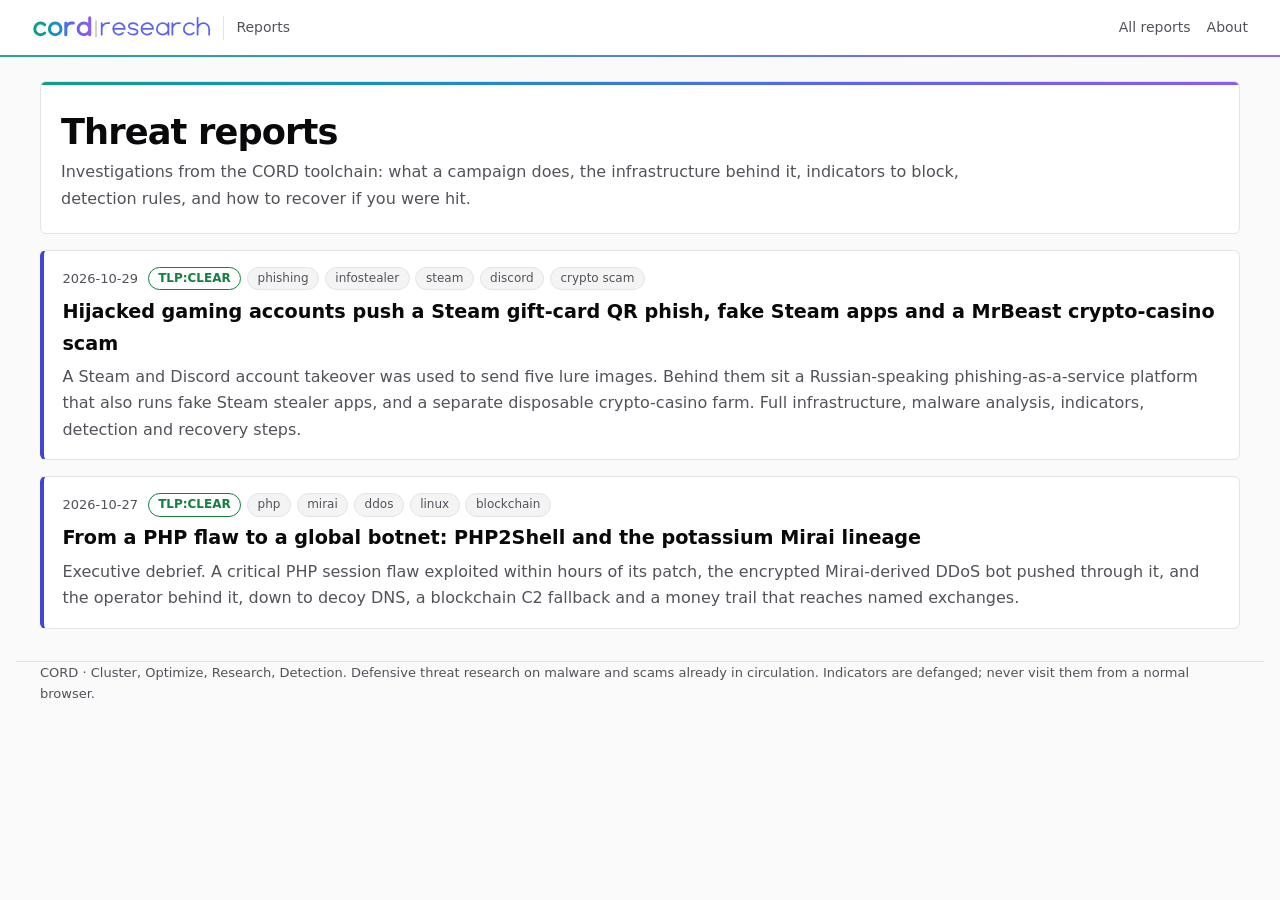
==== index.html @ 15f40525 "CORD Reports: site, Steam-lure report and potassium executive debrief Static GitHub Pages site built" ====
<!doctype html>
<html lang="en">
<head>
<meta charset="utf-8">
<meta name="viewport" content="width=device-width,initial-scale=1">
<title>CORD Reports</title>
<meta name="description" content="CORD threat reports">
<link rel="icon" href="assets/mark.svg" type="image/svg+xml">
<link rel="stylesheet" href="assets/tokens.css">
<link rel="stylesheet" href="assets/site.css">
</head>
<body>
<header class="top"><div class="in">
<a class="brand" href="index.html" aria-label="CORD Reports home"><svg xmlns="http://www.w3.org/2000/svg" viewBox="0 -1 199.4 27" width="299" height="40" role="img" aria-label="CORD Research"><title>CORD Research</title><defs><linearGradient id="cord-sweep-research" gradientUnits="userSpaceOnUse" x1="6.9" y1="0" x2="63.7" y2="0"><stop offset="0.000" style="stop-color:var(--part-cluster-mark,#0f9d8a)"/><stop offset="0.333" style="stop-color:var(--part-optimize-mark,#1a8fc4)"/><stop offset="0.667" style="stop-color:var(--part-research-mark,#5b63f5)"/><stop offset="1.000" style="stop-color:var(--part-detection-mark,#8b5cf6)"/></linearGradient></defs><path d="M13,8.9 A6.5,6.5 0 1 0 13,18.1 M18.4,13.5 A6.5,6.5 0 1 1 31.4,13.5 A6.5,6.5 0 1 1 18.4,13.5 M36.8,20 V7 M36.8,13.5 A6.5,6.5 0 0 1 43.3,7 H45.3 M63.7,1 V20 M50.7,13.5 A6.5,6.5 0 1 1 63.7,13.5 A6.5,6.5 0 1 1 50.7,13.5" stroke="url(#cord-sweep-research)" fill="none" stroke-width="3.4" stroke-linecap="round" stroke-linejoin="round"/><path d="M70.8,4 V23" stroke="currentColor" stroke-width="1.2" opacity=".35"/><path d="M77.2,20 V7 M77.2,13.5 A6.5,6.5 0 0 1 83.7,7 H85.7 M90.1,13.5 H103.1 A6.5,6.5 0 1 0 101.2,18.1 M117.5,9.3 C116.5,7.7 114.8,7 112.5,7 C109.8,7 107.8,8.4 107.8,10.4 C107.8,12.6 109.9,13.1 112.5,13.6 C115.2,14.1 117.5,14.6 117.5,16.8 C117.5,18.9 115.3,20 112.5,20 C110.2,20 108.3,19.3 107.3,17.7 M121.9,13.5 H134.9 A6.5,6.5 0 1 0 133,18.1 M152.3,7 V20 M139.3,13.5 A6.5,6.5 0 1 1 152.3,13.5 A6.5,6.5 0 1 1 139.3,13.5 M156.7,20 V7 M156.7,13.5 A6.5,6.5 0 0 1 163.2,7 H165.2 M180.7,8.9 A6.5,6.5 0 1 0 180.7,18.1 M185.1,1 V20 M185.1,13.5 A6.5,6.5 0 0 1 198.1,13.5 V20" fill="none" stroke-width="2" stroke-linecap="round" stroke-linejoin="round" style="stroke:var(--logo-accent,#5b63f5)"/></svg></a>
<span class="site">Reports</span>
<nav><a href="index.html">All reports</a><a href="about.html">About</a></nav>
</div></header>
<main class="wrap">
<section class="hero">
<h1>Threat reports</h1>
<p class="sub">Investigations from the CORD toolchain: what a campaign does, the infrastructure behind it,
indicators to block, detection rules, and how to recover if you were hit.</p>
</section>
<div class="rlist"><a class="rcard" href="reports/2026-10-steam-lure/index.html">
<div class="meta"><span class="date">2026-10-29</span><span class="pill tlp">TLP:CLEAR</span><span class="pill">phishing</span><span class="pill">infostealer</span><span class="pill">steam</span><span class="pill">discord</span><span class="pill">crypto scam</span></div>
<h2>Hijacked gaming accounts push a Steam gift-card QR phish, fake Steam apps and a MrBeast crypto-casino scam</h2>
<p>A Steam and Discord account takeover was used to send five lure images. Behind them sit a Russian-speaking phishing-as-a-service platform that also runs fake Steam stealer apps, and a separate disposable crypto-casino farm. Full infrastructure, malware analysis, indicators, detection and recovery steps.</p>
</a><a class="rcard" href="reports/2026-10-php2shell-potassium/index.html">
<div class="meta"><span class="date">2026-10-27</span><span class="pill tlp">TLP:CLEAR</span><span class="pill">php</span><span class="pill">mirai</span><span class="pill">ddos</span><span class="pill">linux</span><span class="pill">blockchain</span></div>
<h2>From a PHP flaw to a global botnet: PHP2Shell and the potassium Mirai lineage</h2>
<p>Executive debrief. A critical PHP session flaw exploited within hours of its patch, the encrypted Mirai-derived DDoS bot pushed through it, and the operator behind it, down to decoy DNS, a blockchain C2 fallback and a money trail that reaches named exchanges.</p>
</a></div>
</main>
<footer class="wrap">CORD &middot; Cluster, Optimize, Research, Detection. Defensive threat research on
malware and scams already in circulation. Indicators are defanged; never visit them from a
normal browser.</footer>
</body>
</html>
---- assets/tokens.css ----
/* CORD brand. Zinc neutrals and the cool sweep: the four parts, in CORD order, are neighbouring hues on one
   teal → violet gradient (cluster teal, optimize blue, research indigo, detection violet). Research (this repo's
   reports) drives --accent.
   Token contract (every brand defines the same names): see render/brand/README.md.
   --part-*: each CORD part's accent, text-safe on --surface in the current theme (4.5:1 or more).
   --part-*-mark: the mid-tone used in logos, 3:1 or more on both white and near-black, so one SVG works on both.
   --brand-rule: the sweep itself, for the report's hero rule and header line (cord only; other brands omit it). */
:root{
  --part-cluster:#0b7a6c;  --part-optimize:#136d99;  --part-research:#3f46d6;  --part-detection:#6f3fe0;
  --part-cluster-mark:#0f9d8a; --part-optimize-mark:#1a8fc4; --part-research-mark:#5b63f5; --part-detection-mark:#8b5cf6;
  --brand-rule:linear-gradient(90deg,var(--part-cluster-mark),var(--part-optimize-mark),var(--part-research-mark),var(--part-detection-mark));

  --brand-1:#5b63f5;   /* research indigo */
  --brand-2:#09090b;   /* ink */
  --brand-3:#71717a;   /* zinc */
  --logo-accent:#5b63f5;

  --bg:#fafafa; --surface:#ffffff; --surface-2:#f4f4f5; --fg:#09090b; --muted:#52525b; --line:#e4e4e7;
  --accent:#3f46d6; --accent-fg:#ffffff; --accent-soft:#eceeff; --link:#3a40c9; --focus:#4f57ee;
  --code-bg:#f6f6f7; --code-fg:#18181b;
  --syn-kw:#7c2fd8; --syn-ty:#1d4ed8; --syn-str:#166534; --syn-num:#a14a06; --syn-com:#62626b; --syn-fn:#3a40c9;
  --cg-root:#dbe7fd; --cg-target:#dfe1ff; --cg-mid:#f0f0f2; --cg-edge:#86868f; --cg-stroke:#86868f; --cg-text:#09090b;
  --hit:#fef3c7; --hit-bar:#b45309;
  --ok:#15803d; --warn:#a15c07; --bad:#d4261f;

  --font-sans:system-ui,-apple-system,"Segoe UI",Roboto,"Helvetica Neue",Arial,sans-serif;
  --font-display:system-ui,-apple-system,"Segoe UI",Roboto,"Helvetica Neue",Arial,sans-serif;
  --font-mono:ui-monospace,"Cascadia Mono","Cascadia Code","SF Mono",Menlo,Consolas,"Liberation Mono",monospace;
  --display-weight:700; --display-tracking:-0.025em; --radius:6px;
}
@media (prefers-color-scheme:dark){:root:not([data-theme="light"]){
  --part-cluster:#3cc9b4;  --part-optimize:#5cbcec;  --part-research:#8f96ff;  --part-detection:#b49cff;
  --logo-accent:#5b63f5;
  --bg:#09090b; --surface:#111114; --surface-2:#18181c; --fg:#ededef; --muted:#a1a1aa; --line:#27272a;
  --accent:#8f96ff; --accent-fg:#0a0b24; --accent-soft:#1b1d3d; --link:#a3a9ff; --focus:#a3a9ff;
  --code-bg:#0e0e11; --code-fg:#e4e4e7;
  --syn-kw:#c9a2ff; --syn-ty:#7fb2ff; --syn-str:#86d99a; --syn-num:#f5b561; --syn-com:#8a8a96; --syn-fn:#a3a9ff;
  --cg-root:#182848; --cg-target:#23275a; --cg-mid:#1c1c21; --cg-edge:#71717c; --cg-stroke:#5f5f6b; --cg-text:#ededef;
  --hit:#3a2a08; --hit-bar:#f5b561;
  --ok:#4ade80; --warn:#fbbf24; --bad:#ff7b72;
}}
:root[data-theme="dark"]{
  --part-cluster:#3cc9b4;  --part-optimize:#5cbcec;  --part-research:#8f96ff;  --part-detection:#b49cff;
  --logo-accent:#5b63f5;
  --bg:#09090b; --surface:#111114; --surface-2:#18181c; --fg:#ededef; --muted:#a1a1aa; --line:#27272a;
  --accent:#8f96ff; --accent-fg:#0a0b24; --accent-soft:#1b1d3d; --link:#a3a9ff; --focus:#a3a9ff;
  --code-bg:#0e0e11; --code-fg:#e4e4e7;
  --syn-kw:#c9a2ff; --syn-ty:#7fb2ff; --syn-str:#86d99a; --syn-num:#f5b561; --syn-com:#8a8a96; --syn-fn:#a3a9ff;
  --cg-root:#182848; --cg-target:#23275a; --cg-mid:#1c1c21; --cg-edge:#71717c; --cg-stroke:#5f5f6b; --cg-text:#ededef;
  --hit:#3a2a08; --hit-bar:#f5b561;
  --ok:#4ade80; --warn:#fbbf24; --bad:#ff7b72;
}
---- assets/site.css ----
/* CORD Reports: page styles over the CORD brand tokens (tokens.css). Research indigo is the accent. */
*{box-sizing:border-box}
html{-webkit-text-size-adjust:100%}
body{margin:0;background:var(--bg);color:var(--fg);font:16px/1.65 var(--font-sans)}
a{color:var(--link)}a:hover{text-decoration-thickness:2px}
:focus-visible{outline:2px solid var(--focus);outline-offset:2px}
img{max-width:100%;height:auto}

.wrap{max-width:78rem;margin:0 auto;padding:0 16px}
@media (min-width:720px){.wrap{padding:0 1.5rem}}

.top{background:var(--surface);border-bottom:1px solid var(--line);position:sticky;top:0;z-index:5}
.top::after{content:"";position:absolute;left:0;right:0;bottom:-1px;height:2px;background:var(--brand-rule);opacity:.9}
.top .in{max-width:78rem;margin:0 auto;padding:0 16px;display:flex;align-items:center;gap:.75rem;min-height:3.5rem;flex-wrap:wrap}
.top .brand{display:flex;align-items:center;color:var(--fg)}
.top .brand svg{height:24px;width:auto}
.top .site{color:var(--muted);font-size:14px;border-left:1px solid var(--line);padding-left:.75rem}
.top nav{margin-left:auto;display:flex;gap:1rem;font-size:14px}
.top nav a{color:var(--muted);text-decoration:none}.top nav a:hover{color:var(--accent)}

.hero{margin:1.5rem 0 1rem;padding:1.4rem 1.25rem 1.1rem;border:1px solid var(--line);border-radius:var(--radius);
 background:var(--brand-rule) top/100% 3px no-repeat,var(--surface)}
.hero h1{margin:.4rem 0 .4rem;font-size:clamp(1.5rem,3.6vw,2.2rem);line-height:1.2;letter-spacing:var(--display-tracking)}
.hero .sub{color:var(--muted);margin:.2rem 0;max-width:60rem}
.small{font-size:13px}
.meta{display:flex;flex-wrap:wrap;gap:.35rem;align-items:center}
.pill{display:inline-block;padding:.05rem .6rem;border-radius:999px;font-size:12px;border:1px solid var(--line);
 background:var(--surface-2);color:var(--muted)}
.pill.tlp{border-color:var(--ok);color:var(--ok);background:transparent;font-weight:600}
.date{color:var(--muted);font-size:13px;margin-right:.25rem}

.rlist{display:grid;gap:1rem;margin:1rem 0 2rem}
.rcard{display:block;text-decoration:none;color:inherit;background:var(--surface);border:1px solid var(--line);
 border-left:4px solid var(--accent);border-radius:var(--radius);padding:1rem 1.15rem}
.rcard:hover{border-color:var(--accent)}
.rcard h2{margin:.35rem 0 .3rem;font-size:1.2rem;color:var(--fg)}
.rcard p{margin:0;color:var(--muted)}

.cols{display:grid;grid-template-columns:minmax(0,1fr);gap:1.25rem}
.cols>*{min-width:0}
@media (min-width:1100px){.cols{grid-template-columns:15rem minmax(0,1fr);gap:2rem}}
.toc{font-size:14px;display:none}
@media (min-width:1100px){.toc{display:block}.toc-m{display:none}}
.toc-m{border:1px solid var(--line);border-radius:var(--radius);background:var(--surface);padding:.6rem .9rem;font-size:14px}
.toc-m summary{cursor:pointer;font-weight:600;color:var(--fg)}
.toc-m ul{list-style:none;margin:.3rem 0 0;padding-left:.75rem}.toc-m>ul{padding-left:0}
.toc-m li{margin:.2rem 0}.toc-m a{color:var(--muted);text-decoration:none}
.hero,.prose,.top .in{overflow-wrap:anywhere}
.top nav{flex-wrap:wrap}
.toc-in{border:1px solid var(--line);border-radius:var(--radius);background:var(--surface);padding:.8rem .9rem}
@media (min-width:1100px){.toc-in{position:sticky;top:4.5rem;max-height:calc(100vh - 5.5rem);overflow:auto}}
.toc-h{font-weight:600;margin-bottom:.4rem}
.toc ul{list-style:none;margin:0;padding-left:.75rem}.toc>.toc-in>div>ul{padding-left:0}
.toc li{margin:.2rem 0}.toc a{color:var(--muted);text-decoration:none}.toc a:hover{color:var(--accent)}

.prose{min-width:0;max-width:58rem}
.prose.solo{margin:1.5rem 0 3rem}
.prose h2{font-size:1.4rem;margin:2.6rem 0 .7rem;padding-bottom:.35rem;border-bottom:2px solid var(--accent);scroll-margin-top:4.5rem}
.prose h3{font-size:1.12rem;margin:1.8rem 0 .5rem;scroll-margin-top:4.5rem}
.prose h4{font-size:1rem;margin:1.4rem 0 .4rem}
.prose .headerlink{opacity:0;margin-left:.35rem;text-decoration:none;color:var(--muted)}
.prose h2:hover .headerlink,.prose h3:hover .headerlink{opacity:1}
.prose p,.prose li{max-width:52rem}
.prose li{margin:.25rem 0}
.prose blockquote{margin:1rem 0;padding:.6rem 1rem;border-left:4px solid var(--accent);background:var(--accent-soft);
 border-radius:0 var(--radius) var(--radius) 0}
.prose blockquote p{margin:.3rem 0}

code,pre,.mono{font-family:var(--font-mono);font-size:.86em}
:not(pre)>code{background:var(--code-bg);color:var(--code-fg);padding:.08em .32em;border-radius:4px;
 border:1px solid var(--line);overflow-wrap:anywhere}
pre{background:var(--code-bg);color:var(--code-fg);border:1px solid var(--line);border-radius:var(--radius);
 padding:.8rem 1rem;overflow:auto;font-size:13px;line-height:1.5}

.tw{overflow-x:auto;margin:.8rem 0;border:1px solid var(--line);border-radius:var(--radius)}
table{border-collapse:collapse;width:100%;font-size:14px;background:var(--surface)}
th,td{border-bottom:1px solid var(--line);padding:.45rem .6rem;text-align:left;vertical-align:top}
th{background:var(--surface-2);font-weight:600;white-space:nowrap}
tr:last-child td{border-bottom:0}
td code{word-break:break-all}

figure{margin:1.4rem 0}
figure img{display:block;border:1px solid var(--line);border-radius:var(--radius);background:var(--surface-2)}
figcaption{color:var(--muted);font-size:14px;margin-top:.45rem}
.figs{display:grid;gap:1rem;grid-template-columns:1fr}
@media (min-width:760px){.figs{grid-template-columns:1fr 1fr}}
.figs figure{margin:0}

.callout{border:1px solid var(--line);border-left:4px solid var(--warn);background:var(--surface);
 border-radius:var(--radius);padding:.8rem 1rem;margin:1rem 0}
.callout.bad{border-left-color:var(--bad)}.callout.ok{border-left-color:var(--ok)}
.callout>:first-child{margin-top:0}.callout>:last-child{margin-bottom:0}

.cards{display:grid;grid-template-columns:repeat(auto-fit,minmax(10.5rem,1fr));gap:.75rem;margin:1rem 0 1.4rem}
.card{background:var(--surface);border:1px solid var(--line);border-radius:var(--radius);padding:.75rem .9rem}
.card .k{color:var(--muted);font-size:12px;text-transform:uppercase;letter-spacing:.04em}
.card .v{font-size:1.35rem;font-weight:700;margin-top:.1rem;line-height:1.25}

.flow{display:grid;gap:.5rem;margin:1rem 0;counter-reset:step}
.flow>div{background:var(--surface);border:1px solid var(--line);border-radius:var(--radius);padding:.6rem .85rem .6rem 2.6rem;position:relative}
.flow>div::before{counter-increment:step;content:counter(step);position:absolute;left:.75rem;top:.6rem;width:1.35rem;height:1.35rem;
 border-radius:50%;background:var(--accent);color:var(--accent-fg);font-size:12px;font-weight:700;display:grid;place-items:center}

.checklist li{list-style:none;position:relative;padding-left:1.6rem}
.checklist{padding-left:.25rem}
.checklist li::before{content:"";position:absolute;left:0;top:.35rem;width:1rem;height:1rem;border:2px solid var(--muted);border-radius:3px}

footer{color:var(--muted);font-size:13px;padding:2.5rem 16px 3rem;border-top:1px solid var(--line);margin-top:3rem}
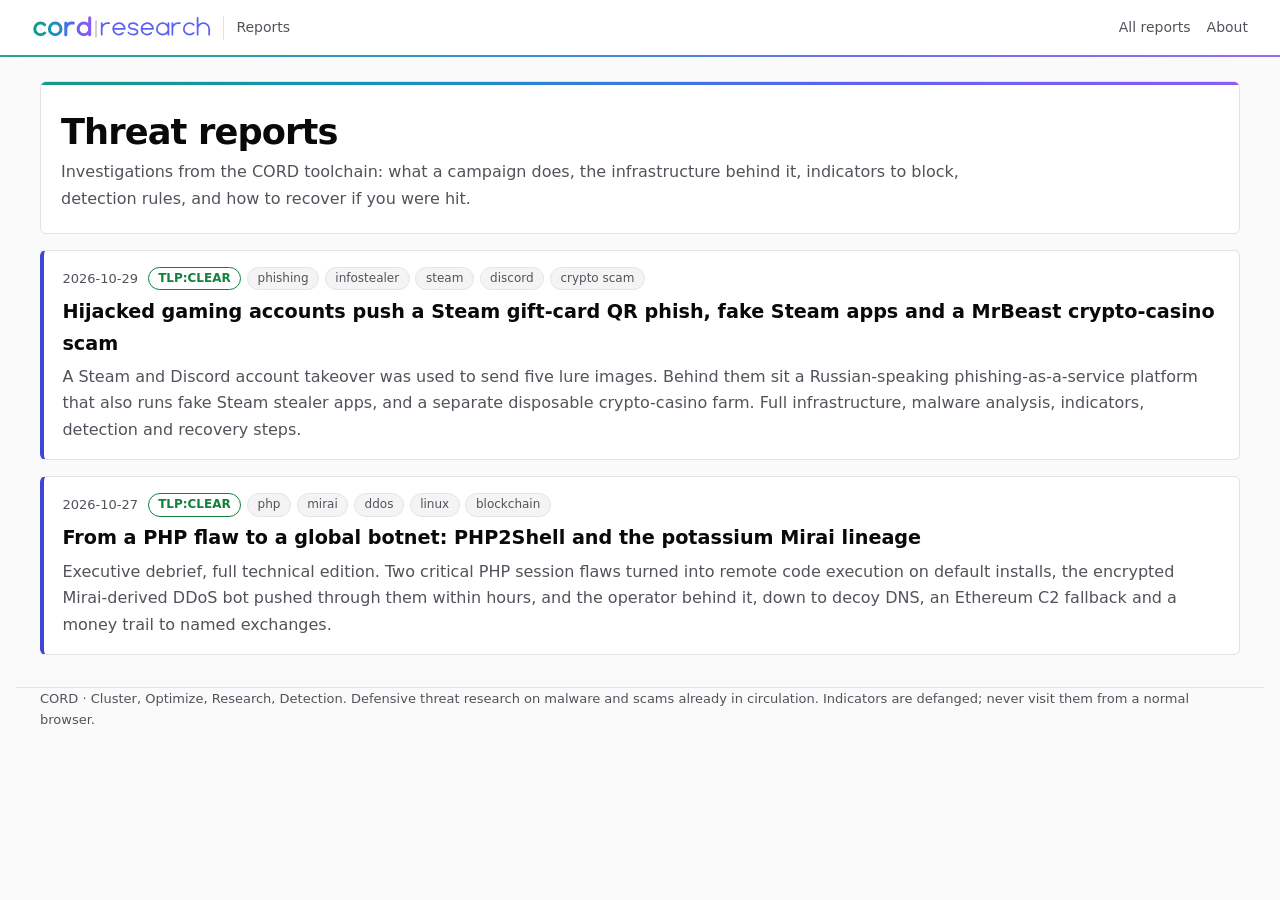
==== commit 114ed214: "PHP2Shell debrief: full technical edition (unpatched CVE-2026-115560 mechanism withheld) Co-Authored" ====
--- a/index.html
+++ b/index.html
@@ -1,38 +1,38 @@
-<!doctype html>
-<html lang="en">
-<head>
-<meta charset="utf-8">
-<meta name="viewport" content="width=device-width,initial-scale=1">
-<title>CORD Reports</title>
-<meta name="description" content="CORD threat reports">
-<link rel="icon" href="assets/mark.svg" type="image/svg+xml">
-<link rel="stylesheet" href="assets/tokens.css">
-<link rel="stylesheet" href="assets/site.css">
-</head>
-<body>
-<header class="top"><div class="in">
-<a class="brand" href="index.html" aria-label="CORD Reports home"><svg xmlns="http://www.w3.org/2000/svg" viewBox="0 -1 199.4 27" width="299" height="40" role="img" aria-label="CORD Research"><title>CORD Research</title><defs><linearGradient id="cord-sweep-research" gradientUnits="userSpaceOnUse" x1="6.9" y1="0" x2="63.7" y2="0"><stop offset="0.000" style="stop-color:var(--part-cluster-mark,#0f9d8a)"/><stop offset="0.333" style="stop-color:var(--part-optimize-mark,#1a8fc4)"/><stop offset="0.667" style="stop-color:var(--part-research-mark,#5b63f5)"/><stop offset="1.000" style="stop-color:var(--part-detection-mark,#8b5cf6)"/></linearGradient></defs><path d="M13,8.9 A6.5,6.5 0 1 0 13,18.1 M18.4,13.5 A6.5,6.5 0 1 1 31.4,13.5 A6.5,6.5 0 1 1 18.4,13.5 M36.8,20 V7 M36.8,13.5 A6.5,6.5 0 0 1 43.3,7 H45.3 M63.7,1 V20 M50.7,13.5 A6.5,6.5 0 1 1 63.7,13.5 A6.5,6.5 0 1 1 50.7,13.5" stroke="url(#cord-sweep-research)" fill="none" stroke-width="3.4" stroke-linecap="round" stroke-linejoin="round"/><path d="M70.8,4 V23" stroke="currentColor" stroke-width="1.2" opacity=".35"/><path d="M77.2,20 V7 M77.2,13.5 A6.5,6.5 0 0 1 83.7,7 H85.7 M90.1,13.5 H103.1 A6.5,6.5 0 1 0 101.2,18.1 M117.5,9.3 C116.5,7.7 114.8,7 112.5,7 C109.8,7 107.8,8.4 107.8,10.4 C107.8,12.6 109.9,13.1 112.5,13.6 C115.2,14.1 117.5,14.6 117.5,16.8 C117.5,18.9 115.3,20 112.5,20 C110.2,20 108.3,19.3 107.3,17.7 M121.9,13.5 H134.9 A6.5,6.5 0 1 0 133,18.1 M152.3,7 V20 M139.3,13.5 A6.5,6.5 0 1 1 152.3,13.5 A6.5,6.5 0 1 1 139.3,13.5 M156.7,20 V7 M156.7,13.5 A6.5,6.5 0 0 1 163.2,7 H165.2 M180.7,8.9 A6.5,6.5 0 1 0 180.7,18.1 M185.1,1 V20 M185.1,13.5 A6.5,6.5 0 0 1 198.1,13.5 V20" fill="none" stroke-width="2" stroke-linecap="round" stroke-linejoin="round" style="stroke:var(--logo-accent,#5b63f5)"/></svg></a>
-<span class="site">Reports</span>
-<nav><a href="index.html">All reports</a><a href="about.html">About</a></nav>
-</div></header>
-<main class="wrap">
-<section class="hero">
-<h1>Threat reports</h1>
-<p class="sub">Investigations from the CORD toolchain: what a campaign does, the infrastructure behind it,
-indicators to block, detection rules, and how to recover if you were hit.</p>
-</section>
-<div class="rlist"><a class="rcard" href="reports/2026-10-steam-lure/index.html">
-<div class="meta"><span class="date">2026-10-29</span><span class="pill tlp">TLP:CLEAR</span><span class="pill">phishing</span><span class="pill">infostealer</span><span class="pill">steam</span><span class="pill">discord</span><span class="pill">crypto scam</span></div>
-<h2>Hijacked gaming accounts push a Steam gift-card QR phish, fake Steam apps and a MrBeast crypto-casino scam</h2>
-<p>A Steam and Discord account takeover was used to send five lure images. Behind them sit a Russian-speaking phishing-as-a-service platform that also runs fake Steam stealer apps, and a separate disposable crypto-casino farm. Full infrastructure, malware analysis, indicators, detection and recovery steps.</p>
-</a><a class="rcard" href="reports/2026-10-php2shell-potassium/index.html">
-<div class="meta"><span class="date">2026-10-27</span><span class="pill tlp">TLP:CLEAR</span><span class="pill">php</span><span class="pill">mirai</span><span class="pill">ddos</span><span class="pill">linux</span><span class="pill">blockchain</span></div>
-<h2>From a PHP flaw to a global botnet: PHP2Shell and the potassium Mirai lineage</h2>
-<p>Executive debrief. A critical PHP session flaw exploited within hours of its patch, the encrypted Mirai-derived DDoS bot pushed through it, and the operator behind it, down to decoy DNS, a blockchain C2 fallback and a money trail that reaches named exchanges.</p>
-</a></div>
-</main>
-<footer class="wrap">CORD &middot; Cluster, Optimize, Research, Detection. Defensive threat research on
-malware and scams already in circulation. Indicators are defanged; never visit them from a
-normal browser.</footer>
-</body>
-</html>
+<!doctype html>
+<html lang="en">
+<head>
+<meta charset="utf-8">
+<meta name="viewport" content="width=device-width,initial-scale=1">
+<title>CORD Reports</title>
+<meta name="description" content="CORD threat reports">
+<link rel="icon" href="assets/mark.svg" type="image/svg+xml">
+<link rel="stylesheet" href="assets/tokens.css">
+<link rel="stylesheet" href="assets/site.css">
+</head>
+<body>
+<header class="top"><div class="in">
+<a class="brand" href="index.html" aria-label="CORD Reports home"><svg xmlns="http://www.w3.org/2000/svg" viewBox="0 -1 199.4 27" width="299" height="40" role="img" aria-label="CORD Research"><title>CORD Research</title><defs><linearGradient id="cord-sweep-research" gradientUnits="userSpaceOnUse" x1="6.9" y1="0" x2="63.7" y2="0"><stop offset="0.000" style="stop-color:var(--part-cluster-mark,#0f9d8a)"/><stop offset="0.333" style="stop-color:var(--part-optimize-mark,#1a8fc4)"/><stop offset="0.667" style="stop-color:var(--part-research-mark,#5b63f5)"/><stop offset="1.000" style="stop-color:var(--part-detection-mark,#8b5cf6)"/></linearGradient></defs><path d="M13,8.9 A6.5,6.5 0 1 0 13,18.1 M18.4,13.5 A6.5,6.5 0 1 1 31.4,13.5 A6.5,6.5 0 1 1 18.4,13.5 M36.8,20 V7 M36.8,13.5 A6.5,6.5 0 0 1 43.3,7 H45.3 M63.7,1 V20 M50.7,13.5 A6.5,6.5 0 1 1 63.7,13.5 A6.5,6.5 0 1 1 50.7,13.5" stroke="url(#cord-sweep-research)" fill="none" stroke-width="3.4" stroke-linecap="round" stroke-linejoin="round"/><path d="M70.8,4 V23" stroke="currentColor" stroke-width="1.2" opacity=".35"/><path d="M77.2,20 V7 M77.2,13.5 A6.5,6.5 0 0 1 83.7,7 H85.7 M90.1,13.5 H103.1 A6.5,6.5 0 1 0 101.2,18.1 M117.5,9.3 C116.5,7.7 114.8,7 112.5,7 C109.8,7 107.8,8.4 107.8,10.4 C107.8,12.6 109.9,13.1 112.5,13.6 C115.2,14.1 117.5,14.6 117.5,16.8 C117.5,18.9 115.3,20 112.5,20 C110.2,20 108.3,19.3 107.3,17.7 M121.9,13.5 H134.9 A6.5,6.5 0 1 0 133,18.1 M152.3,7 V20 M139.3,13.5 A6.5,6.5 0 1 1 152.3,13.5 A6.5,6.5 0 1 1 139.3,13.5 M156.7,20 V7 M156.7,13.5 A6.5,6.5 0 0 1 163.2,7 H165.2 M180.7,8.9 A6.5,6.5 0 1 0 180.7,18.1 M185.1,1 V20 M185.1,13.5 A6.5,6.5 0 0 1 198.1,13.5 V20" fill="none" stroke-width="2" stroke-linecap="round" stroke-linejoin="round" style="stroke:var(--logo-accent,#5b63f5)"/></svg></a>
+<span class="site">Reports</span>
+<nav><a href="index.html">All reports</a><a href="about.html">About</a></nav>
+</div></header>
+<main class="wrap">
+<section class="hero">
+<h1>Threat reports</h1>
+<p class="sub">Investigations from the CORD toolchain: what a campaign does, the infrastructure behind it,
+indicators to block, detection rules, and how to recover if you were hit.</p>
+</section>
+<div class="rlist"><a class="rcard" href="reports/2026-10-steam-lure/index.html">
+<div class="meta"><span class="date">2026-10-29</span><span class="pill tlp">TLP:CLEAR</span><span class="pill">phishing</span><span class="pill">infostealer</span><span class="pill">steam</span><span class="pill">discord</span><span class="pill">crypto scam</span></div>
+<h2>Hijacked gaming accounts push a Steam gift-card QR phish, fake Steam apps and a MrBeast crypto-casino scam</h2>
+<p>A Steam and Discord account takeover was used to send five lure images. Behind them sit a Russian-speaking phishing-as-a-service platform that also runs fake Steam stealer apps, and a separate disposable crypto-casino farm. Full infrastructure, malware analysis, indicators, detection and recovery steps.</p>
+</a><a class="rcard" href="reports/2026-10-php2shell-potassium/index.html">
+<div class="meta"><span class="date">2026-10-27</span><span class="pill tlp">TLP:CLEAR</span><span class="pill">php</span><span class="pill">mirai</span><span class="pill">ddos</span><span class="pill">linux</span><span class="pill">blockchain</span></div>
+<h2>From a PHP flaw to a global botnet: PHP2Shell and the potassium Mirai lineage</h2>
+<p>Executive debrief, full technical edition. Two critical PHP session flaws turned into remote code execution on default installs, the encrypted Mirai-derived DDoS bot pushed through them within hours, and the operator behind it, down to decoy DNS, an Ethereum C2 fallback and a money trail to named exchanges.</p>
+</a></div>
+</main>
+<footer class="wrap">CORD &middot; Cluster, Optimize, Research, Detection. Defensive threat research on
+malware and scams already in circulation. Indicators are defanged; never visit them from a
+normal browser.</footer>
+</body>
+</html>
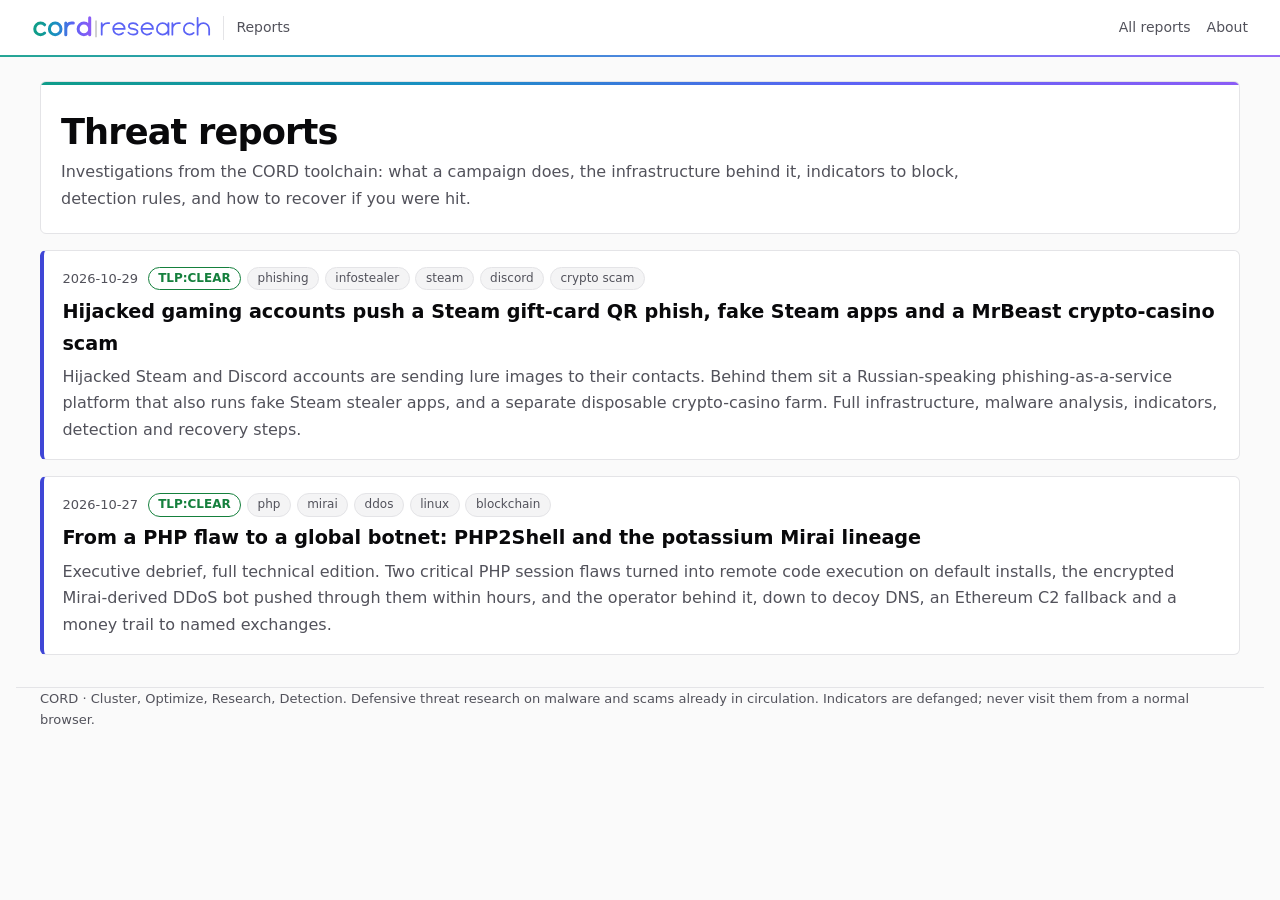
==== commit b2dab045: "Steam-lure: make the case description generic Co-Authored-By: Claude Opus 5.5 <noreply@anthropic.com" ====
--- a/index.html
+++ b/index.html
@@ -24,7 +24,7 @@
 <div class="rlist"><a class="rcard" href="reports/2026-10-steam-lure/index.html">
 <div class="meta"><span class="date">2026-10-29</span><span class="pill tlp">TLP:CLEAR</span><span class="pill">phishing</span><span class="pill">infostealer</span><span class="pill">steam</span><span class="pill">discord</span><span class="pill">crypto scam</span></div>
 <h2>Hijacked gaming accounts push a Steam gift-card QR phish, fake Steam apps and a MrBeast crypto-casino scam</h2>
-<p>A Steam and Discord account takeover was used to send five lure images. Behind them sit a Russian-speaking phishing-as-a-service platform that also runs fake Steam stealer apps, and a separate disposable crypto-casino farm. Full infrastructure, malware analysis, indicators, detection and recovery steps.</p>
+<p>Hijacked Steam and Discord accounts are sending lure images to their contacts. Behind them sit a Russian-speaking phishing-as-a-service platform that also runs fake Steam stealer apps, and a separate disposable crypto-casino farm. Full infrastructure, malware analysis, indicators, detection and recovery steps.</p>
 </a><a class="rcard" href="reports/2026-10-php2shell-potassium/index.html">
 <div class="meta"><span class="date">2026-10-27</span><span class="pill tlp">TLP:CLEAR</span><span class="pill">php</span><span class="pill">mirai</span><span class="pill">ddos</span><span class="pill">linux</span><span class="pill">blockchain</span></div>
 <h2>From a PHP flaw to a global botnet: PHP2Shell and the potassium Mirai lineage</h2>
--- a/assets/site.css
+++ b/assets/site.css
@@ -45,7 +45,8 @@
 .toc-m summary{cursor:pointer;font-weight:600;color:var(--fg)}
 .toc-m ul{list-style:none;margin:.3rem 0 0;padding-left:.75rem}.toc-m>ul{padding-left:0}
 .toc-m li{margin:.2rem 0}.toc-m a{color:var(--muted);text-decoration:none}
-.hero,.prose,.top .in{overflow-wrap:anywhere}
+.hero,.prose,.top .in{overflow-wrap:break-word}
+.prose code{overflow-wrap:anywhere}
 .top nav{flex-wrap:wrap}
 .toc-in{border:1px solid var(--line);border-radius:var(--radius);background:var(--surface);padding:.8rem .9rem}
 @media (min-width:1100px){.toc-in{position:sticky;top:4.5rem;max-height:calc(100vh - 5.5rem);overflow:auto}}
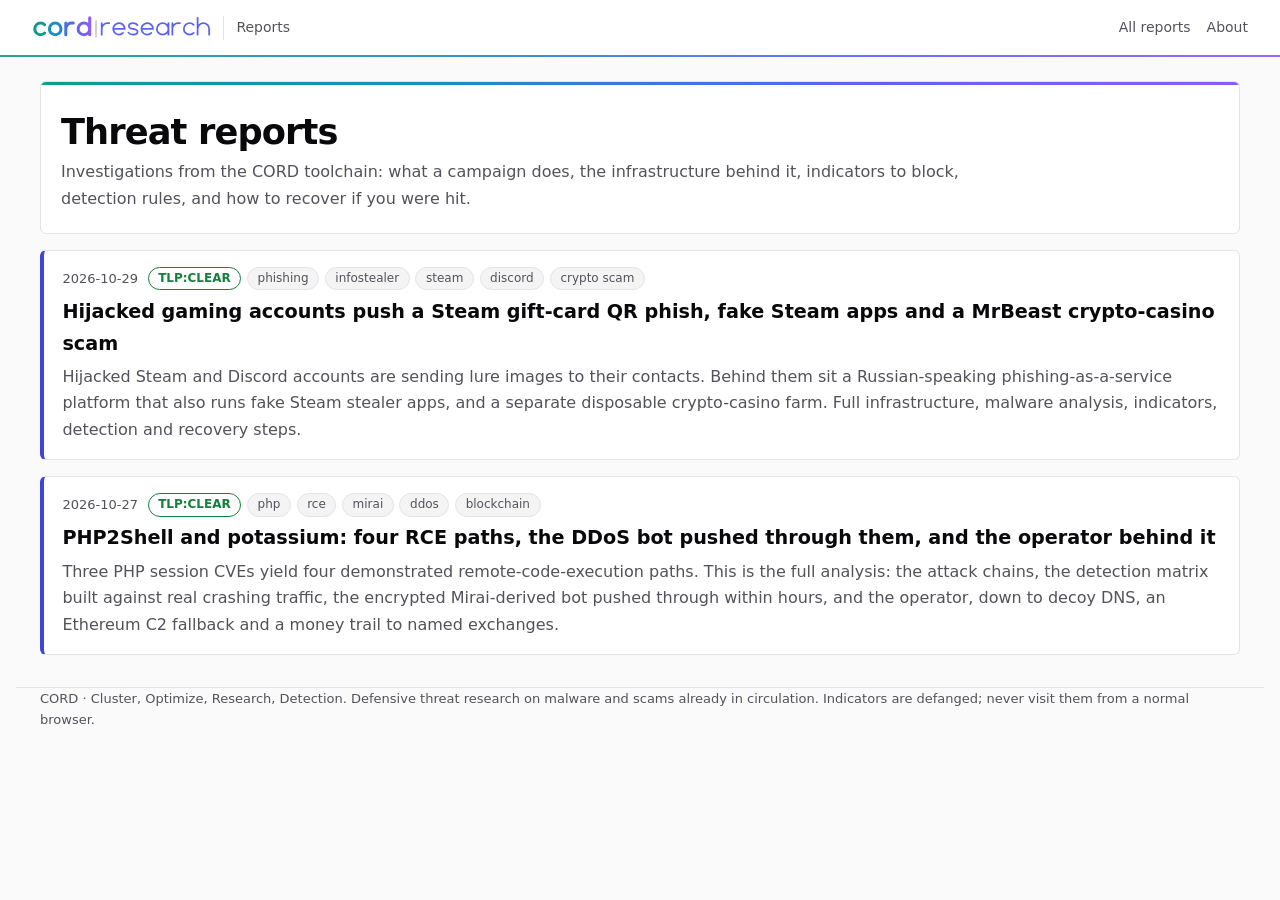
==== commit cd438070: "Restructure PHP2Shell report; lead Steam-lure with the malware analysis PHP2Shell: rebuilt around th" ====
--- a/index.html
+++ b/index.html
@@ -26,9 +26,9 @@
 <h2>Hijacked gaming accounts push a Steam gift-card QR phish, fake Steam apps and a MrBeast crypto-casino scam</h2>
 <p>Hijacked Steam and Discord accounts are sending lure images to their contacts. Behind them sit a Russian-speaking phishing-as-a-service platform that also runs fake Steam stealer apps, and a separate disposable crypto-casino farm. Full infrastructure, malware analysis, indicators, detection and recovery steps.</p>
 </a><a class="rcard" href="reports/2026-10-php2shell-potassium/index.html">
-<div class="meta"><span class="date">2026-10-27</span><span class="pill tlp">TLP:CLEAR</span><span class="pill">php</span><span class="pill">mirai</span><span class="pill">ddos</span><span class="pill">linux</span><span class="pill">blockchain</span></div>
-<h2>From a PHP flaw to a global botnet: PHP2Shell and the potassium Mirai lineage</h2>
-<p>Executive debrief, full technical edition. Two critical PHP session flaws turned into remote code execution on default installs, the encrypted Mirai-derived DDoS bot pushed through them within hours, and the operator behind it, down to decoy DNS, an Ethereum C2 fallback and a money trail to named exchanges.</p>
+<div class="meta"><span class="date">2026-10-27</span><span class="pill tlp">TLP:CLEAR</span><span class="pill">php</span><span class="pill">rce</span><span class="pill">mirai</span><span class="pill">ddos</span><span class="pill">blockchain</span></div>
+<h2>PHP2Shell and potassium: four RCE paths, the DDoS bot pushed through them, and the operator behind it</h2>
+<p>Three PHP session CVEs yield four demonstrated remote-code-execution paths. This is the full analysis: the attack chains, the detection matrix built against real crashing traffic, the encrypted Mirai-derived bot pushed through within hours, and the operator, down to decoy DNS, an Ethereum C2 fallback and a money trail to named exchanges.</p>
 </a></div>
 </main>
 <footer class="wrap">CORD &middot; Cluster, Optimize, Research, Detection. Defensive threat research on
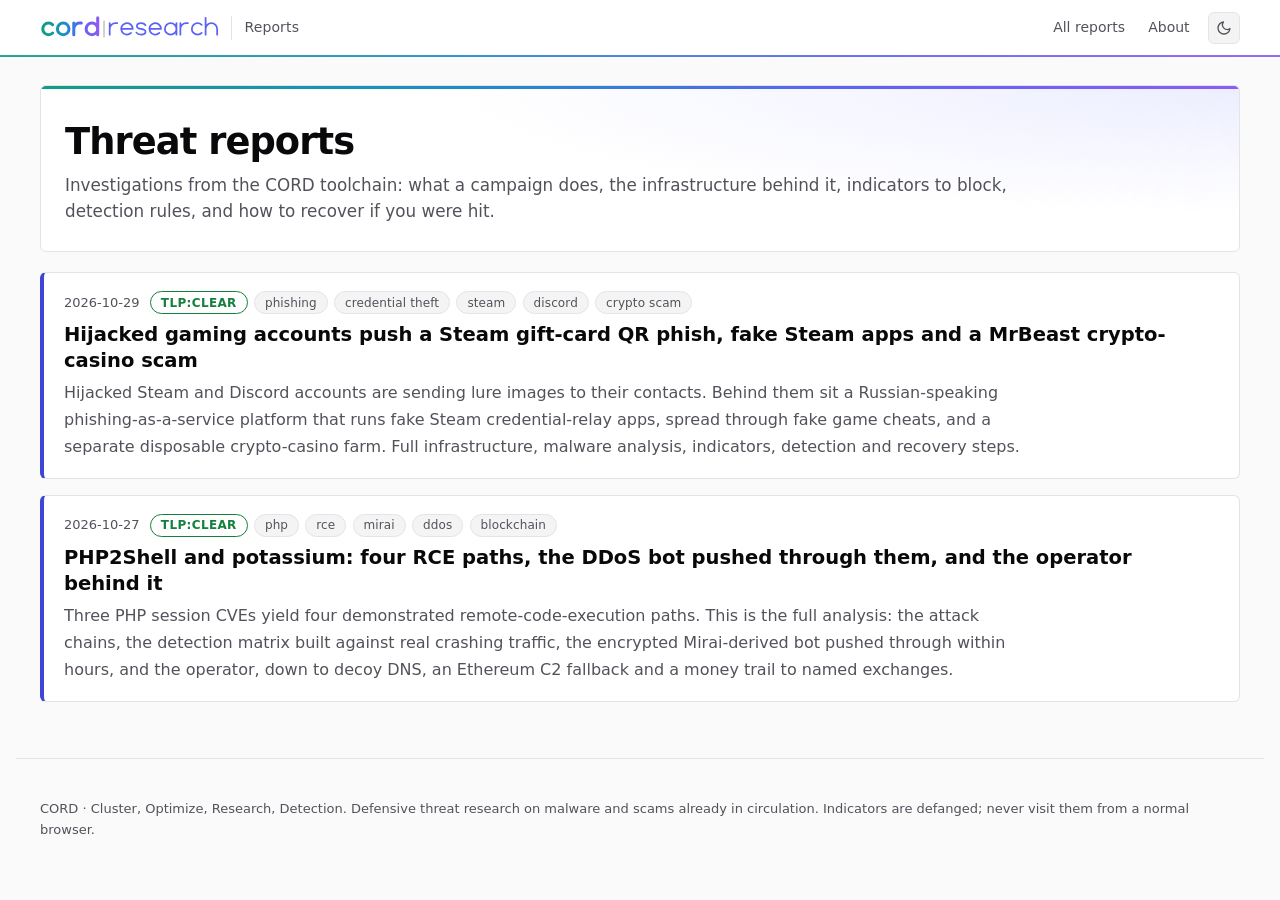
==== commit ea8b72ac: "Deep payload analysis, YARA, reviewer fixes, and a UI/UX pass Steam-lure, corrected by a full static" ====
--- a/index.html
+++ b/index.html
@@ -5,15 +5,23 @@
 <meta name="viewport" content="width=device-width,initial-scale=1">
 <title>CORD Reports</title>
 <meta name="description" content="CORD threat reports">
+<meta name="color-scheme" content="light dark">
 <link rel="icon" href="assets/mark.svg" type="image/svg+xml">
 <link rel="stylesheet" href="assets/tokens.css">
 <link rel="stylesheet" href="assets/site.css">
+<script>/* set the saved theme before first paint so there is no flash */
+try{var t=localStorage.getItem("cord-theme");if(t)document.documentElement.setAttribute("data-theme",t);}catch(e){}</script>
 </head>
 <body>
+<div class="progress" aria-hidden="true"></div>
 <header class="top"><div class="in">
 <a class="brand" href="index.html" aria-label="CORD Reports home"><svg xmlns="http://www.w3.org/2000/svg" viewBox="0 -1 199.4 27" width="299" height="40" role="img" aria-label="CORD Research"><title>CORD Research</title><defs><linearGradient id="cord-sweep-research" gradientUnits="userSpaceOnUse" x1="6.9" y1="0" x2="63.7" y2="0"><stop offset="0.000" style="stop-color:var(--part-cluster-mark,#0f9d8a)"/><stop offset="0.333" style="stop-color:var(--part-optimize-mark,#1a8fc4)"/><stop offset="0.667" style="stop-color:var(--part-research-mark,#5b63f5)"/><stop offset="1.000" style="stop-color:var(--part-detection-mark,#8b5cf6)"/></linearGradient></defs><path d="M13,8.9 A6.5,6.5 0 1 0 13,18.1 M18.4,13.5 A6.5,6.5 0 1 1 31.4,13.5 A6.5,6.5 0 1 1 18.4,13.5 M36.8,20 V7 M36.8,13.5 A6.5,6.5 0 0 1 43.3,7 H45.3 M63.7,1 V20 M50.7,13.5 A6.5,6.5 0 1 1 63.7,13.5 A6.5,6.5 0 1 1 50.7,13.5" stroke="url(#cord-sweep-research)" fill="none" stroke-width="3.4" stroke-linecap="round" stroke-linejoin="round"/><path d="M70.8,4 V23" stroke="currentColor" stroke-width="1.2" opacity=".35"/><path d="M77.2,20 V7 M77.2,13.5 A6.5,6.5 0 0 1 83.7,7 H85.7 M90.1,13.5 H103.1 A6.5,6.5 0 1 0 101.2,18.1 M117.5,9.3 C116.5,7.7 114.8,7 112.5,7 C109.8,7 107.8,8.4 107.8,10.4 C107.8,12.6 109.9,13.1 112.5,13.6 C115.2,14.1 117.5,14.6 117.5,16.8 C117.5,18.9 115.3,20 112.5,20 C110.2,20 108.3,19.3 107.3,17.7 M121.9,13.5 H134.9 A6.5,6.5 0 1 0 133,18.1 M152.3,7 V20 M139.3,13.5 A6.5,6.5 0 1 1 152.3,13.5 A6.5,6.5 0 1 1 139.3,13.5 M156.7,20 V7 M156.7,13.5 A6.5,6.5 0 0 1 163.2,7 H165.2 M180.7,8.9 A6.5,6.5 0 1 0 180.7,18.1 M185.1,1 V20 M185.1,13.5 A6.5,6.5 0 0 1 198.1,13.5 V20" fill="none" stroke-width="2" stroke-linecap="round" stroke-linejoin="round" style="stroke:var(--logo-accent,#5b63f5)"/></svg></a>
 <span class="site">Reports</span>
-<nav><a href="index.html">All reports</a><a href="about.html">About</a></nav>
+<nav><a href="index.html">All reports</a><a href="about.html">About</a>
+<button class="theme-toggle" type="button" aria-label="Toggle light and dark theme" title="Toggle theme">
+<svg class="moon" viewBox="0 0 24 24" fill="none" stroke="currentColor" stroke-width="2" stroke-linecap="round" stroke-linejoin="round" aria-hidden="true"><path d="M21 12.8A9 9 0 1 1 11.2 3 7 7 0 0 0 21 12.8z"/></svg>
+<svg class="sun" viewBox="0 0 24 24" fill="none" stroke="currentColor" stroke-width="2" stroke-linecap="round" stroke-linejoin="round" aria-hidden="true"><circle cx="12" cy="12" r="4"/><path d="M12 2v2M12 20v2M4.9 4.9l1.4 1.4M17.7 17.7l1.4 1.4M2 12h2M20 12h2M4.9 19.1l1.4-1.4M17.7 6.3l1.4-1.4"/></svg>
+</button></nav>
 </div></header>
 <main class="wrap">
 <section class="hero">
@@ -22,17 +30,18 @@
 indicators to block, detection rules, and how to recover if you were hit.</p>
 </section>
 <div class="rlist"><a class="rcard" href="reports/2026-10-steam-lure/index.html">
-<div class="meta"><span class="date">2026-10-29</span><span class="pill tlp">TLP:CLEAR</span><span class="pill">phishing</span><span class="pill">infostealer</span><span class="pill">steam</span><span class="pill">discord</span><span class="pill">crypto scam</span></div>
+<div class="meta"><span class="date">2026-10-29</span><span class="pill tlp">TLP:CLEAR</span><span class="pill">phishing</span><span class="pill">credential theft</span><span class="pill">steam</span><span class="pill">discord</span><span class="pill">crypto scam</span></div>
 <h2>Hijacked gaming accounts push a Steam gift-card QR phish, fake Steam apps and a MrBeast crypto-casino scam</h2>
-<p>Hijacked Steam and Discord accounts are sending lure images to their contacts. Behind them sit a Russian-speaking phishing-as-a-service platform that also runs fake Steam stealer apps, and a separate disposable crypto-casino farm. Full infrastructure, malware analysis, indicators, detection and recovery steps.</p>
+<p>Hijacked Steam and Discord accounts are sending lure images to their contacts. Behind them sit a Russian-speaking phishing-as-a-service platform that runs fake Steam credential-relay apps, spread through fake game cheats, and a separate disposable crypto-casino farm. Full infrastructure, malware analysis, indicators, detection and recovery steps.</p>
 </a><a class="rcard" href="reports/2026-10-php2shell-potassium/index.html">
 <div class="meta"><span class="date">2026-10-27</span><span class="pill tlp">TLP:CLEAR</span><span class="pill">php</span><span class="pill">rce</span><span class="pill">mirai</span><span class="pill">ddos</span><span class="pill">blockchain</span></div>
 <h2>PHP2Shell and potassium: four RCE paths, the DDoS bot pushed through them, and the operator behind it</h2>
 <p>Three PHP session CVEs yield four demonstrated remote-code-execution paths. This is the full analysis: the attack chains, the detection matrix built against real crashing traffic, the encrypted Mirai-derived bot pushed through within hours, and the operator, down to decoy DNS, an Ethereum C2 fallback and a money trail to named exchanges.</p>
 </a></div>
 </main>
-<footer class="wrap">CORD &middot; Cluster, Optimize, Research, Detection. Defensive threat research on
+<footer>CORD &middot; Cluster, Optimize, Research, Detection. Defensive threat research on
 malware and scams already in circulation. Indicators are defanged; never visit them from a
 normal browser.</footer>
+<script src="assets/app.js" defer></script>
 </body>
 </html>
--- a/assets/site.css
+++ b/assets/site.css
@@ -1,109 +1,194 @@
-/* CORD Reports: page styles over the CORD brand tokens (tokens.css). Research indigo is the accent. */
+/* CORD Reports: page styles over the CORD brand tokens (tokens.css). Research indigo is the accent.
+   All colours go through the tokens so light and dark themes both hold; nothing here hard-codes a hex. */
 *{box-sizing:border-box}
-html{-webkit-text-size-adjust:100%}
-body{margin:0;background:var(--bg);color:var(--fg);font:16px/1.65 var(--font-sans)}
-a{color:var(--link)}a:hover{text-decoration-thickness:2px}
-:focus-visible{outline:2px solid var(--focus);outline-offset:2px}
+html{-webkit-text-size-adjust:100%;scroll-behavior:smooth}
+@media (prefers-reduced-motion:reduce){html{scroll-behavior:auto}}
+body{margin:0;background:var(--bg);color:var(--fg);font:16px/1.7 var(--font-sans);
+ -webkit-font-smoothing:antialiased;text-rendering:optimizeLegibility}
+a{color:var(--link);text-underline-offset:2px}a:hover{text-decoration-thickness:2px}
+:focus-visible{outline:2px solid var(--focus);outline-offset:2px;border-radius:2px}
 img{max-width:100%;height:auto}
+::selection{background:var(--accent-soft);color:var(--fg)}
 
 .wrap{max-width:78rem;margin:0 auto;padding:0 16px}
 @media (min-width:720px){.wrap{padding:0 1.5rem}}
 
-.top{background:var(--surface);border-bottom:1px solid var(--line);position:sticky;top:0;z-index:5}
+/* reading-progress bar: a thin gradient line that fills as the page scrolls. JS sets --p (0..1);
+   with no JS it stays at 0 width and the page is unaffected. */
+.progress{position:fixed;top:0;left:0;right:0;height:3px;z-index:20;transform:scaleX(var(--p,0));
+ transform-origin:0 50%;background:var(--brand-rule);pointer-events:none;will-change:transform}
+
+/* sticky top bar */
+.top{background:color-mix(in srgb,var(--surface) 86%,transparent);backdrop-filter:saturate(1.3) blur(8px);
+ border-bottom:1px solid var(--line);position:sticky;top:0;z-index:5}
 .top::after{content:"";position:absolute;left:0;right:0;bottom:-1px;height:2px;background:var(--brand-rule);opacity:.9}
 .top .in{max-width:78rem;margin:0 auto;padding:0 16px;display:flex;align-items:center;gap:.75rem;min-height:3.5rem;flex-wrap:wrap}
-.top .brand{display:flex;align-items:center;color:var(--fg)}
-.top .brand svg{height:24px;width:auto}
-.top .site{color:var(--muted);font-size:14px;border-left:1px solid var(--line);padding-left:.75rem}
-.top nav{margin-left:auto;display:flex;gap:1rem;font-size:14px}
-.top nav a{color:var(--muted);text-decoration:none}.top nav a:hover{color:var(--accent)}
+@media (min-width:720px){.top .in{padding:0 1.5rem}}
+.top .brand{display:flex;align-items:center;color:var(--fg);transition:opacity .15s}
+.top .brand:hover{opacity:.85}
+.top .brand svg{height:24px;width:auto;display:block}
+.top .site{color:var(--muted);font-size:14px;border-left:1px solid var(--line);padding-left:.75rem;letter-spacing:.01em}
+.top nav{margin-left:auto;display:flex;align-items:center;gap:.35rem;font-size:14px;flex-wrap:wrap}
+.top nav a{color:var(--muted);text-decoration:none;padding:.3rem .55rem;border-radius:var(--radius);transition:color .15s,background .15s}
+.top nav a:hover{color:var(--fg);background:var(--surface-2)}
+.theme-toggle{display:inline-grid;place-items:center;width:2rem;height:2rem;margin-left:.25rem;padding:0;
+ background:var(--surface-2);border:1px solid var(--line);border-radius:var(--radius);color:var(--muted);cursor:pointer;
+ transition:color .15s,border-color .15s,background .15s}
+.theme-toggle:hover{color:var(--fg);border-color:var(--accent)}
+.theme-toggle svg{width:16px;height:16px}
+.theme-toggle .sun{display:none}.theme-toggle .moon{display:block}
+@media (prefers-color-scheme:dark){:root:not([data-theme="light"]) .theme-toggle .sun{display:block}
+ :root:not([data-theme="light"]) .theme-toggle .moon{display:none}}
+:root[data-theme="dark"] .theme-toggle .sun{display:block}:root[data-theme="dark"] .theme-toggle .moon{display:none}
+:root[data-theme="light"] .theme-toggle .sun{display:none}:root[data-theme="light"] .theme-toggle .moon{display:block}
 
-.hero{margin:1.5rem 0 1rem;padding:1.4rem 1.25rem 1.1rem;border:1px solid var(--line);border-radius:var(--radius);
- background:var(--brand-rule) top/100% 3px no-repeat,var(--surface)}
-.hero h1{margin:.4rem 0 .4rem;font-size:clamp(1.5rem,3.6vw,2.2rem);line-height:1.2;letter-spacing:var(--display-tracking)}
-.hero .sub{color:var(--muted);margin:.2rem 0;max-width:60rem}
+/* hero / title block */
+.hero{margin:1.75rem 0 1.25rem;padding:1.6rem 1.5rem 1.4rem;border:1px solid var(--line);border-radius:var(--radius);
+ position:relative;overflow:hidden;background:
+  radial-gradient(120% 140% at 100% 0%,var(--accent-soft) 0%,transparent 55%),var(--surface)}
+.hero::before{content:"";position:absolute;left:0;right:0;top:0;height:3px;background:var(--brand-rule)}
+.hero h1{margin:.55rem 0 .5rem;font-size:clamp(1.55rem,3.6vw,2.3rem);line-height:1.18;letter-spacing:var(--display-tracking);
+ font-weight:var(--display-weight)}
+.hero .sub{color:var(--muted);margin:.3rem 0;max-width:60rem;font-size:1.05rem;line-height:1.55}
+.hero .sub.small{font-size:13px;color:var(--muted);margin-top:.7rem}
 .small{font-size:13px}
-.meta{display:flex;flex-wrap:wrap;gap:.35rem;align-items:center}
-.pill{display:inline-block;padding:.05rem .6rem;border-radius:999px;font-size:12px;border:1px solid var(--line);
- background:var(--surface-2);color:var(--muted)}
-.pill.tlp{border-color:var(--ok);color:var(--ok);background:transparent;font-weight:600}
-.date{color:var(--muted);font-size:13px;margin-right:.25rem}
+.meta{display:flex;flex-wrap:wrap;gap:.4rem;align-items:center}
 
-.rlist{display:grid;gap:1rem;margin:1rem 0 2rem}
+/* pills */
+.pill{display:inline-flex;align-items:center;padding:.12rem .62rem;border-radius:999px;font-size:12px;line-height:1.5;
+ border:1px solid var(--line);background:var(--surface-2);color:var(--muted);font-weight:500;letter-spacing:.01em}
+.pill.tlp{border-color:var(--ok);color:var(--ok);background:transparent;font-weight:700;letter-spacing:.03em}
+a.rcard:hover .pill{border-color:var(--line)}
+.date{color:var(--muted);font-size:13px;margin-right:.25rem;font-variant-numeric:tabular-nums}
+
+/* report index */
+.rlist{display:grid;gap:1rem;margin:1.25rem 0 2rem}
 .rcard{display:block;text-decoration:none;color:inherit;background:var(--surface);border:1px solid var(--line);
- border-left:4px solid var(--accent);border-radius:var(--radius);padding:1rem 1.15rem}
-.rcard:hover{border-color:var(--accent)}
-.rcard h2{margin:.35rem 0 .3rem;font-size:1.2rem;color:var(--fg)}
-.rcard p{margin:0;color:var(--muted)}
+ border-left:4px solid var(--accent);border-radius:var(--radius);padding:1.1rem 1.25rem;position:relative;
+ transition:border-color .15s,box-shadow .15s,transform .15s}
+.rcard::after{content:"\2192";position:absolute;right:1.1rem;top:1.05rem;color:var(--accent);font-size:1.1rem;
+ opacity:0;transform:translateX(-4px);transition:opacity .15s,transform .15s}
+.rcard:hover{border-color:var(--accent);box-shadow:0 6px 20px -12px var(--accent);transform:translateY(-1px)}
+.rcard:hover::after{opacity:1;transform:translateX(0)}
+.rcard h2{margin:.5rem 0 .35rem;font-size:1.22rem;line-height:1.3;color:var(--fg);padding-right:1.5rem}
+.rcard p{margin:0;color:var(--muted);max-width:60rem}
 
+/* report layout: TOC sidebar + prose */
 .cols{display:grid;grid-template-columns:minmax(0,1fr);gap:1.25rem}
 .cols>*{min-width:0}
-@media (min-width:1100px){.cols{grid-template-columns:15rem minmax(0,1fr);gap:2rem}}
-.toc{font-size:14px;display:none}
+@media (min-width:1100px){.cols{grid-template-columns:15rem minmax(0,1fr);gap:2.5rem}}
+.toc{font-size:13.5px;display:none}
 @media (min-width:1100px){.toc{display:block}.toc-m{display:none}}
-.toc-m{border:1px solid var(--line);border-radius:var(--radius);background:var(--surface);padding:.6rem .9rem;font-size:14px}
+.toc-m{border:1px solid var(--line);border-radius:var(--radius);background:var(--surface);padding:.6rem .9rem;font-size:14px;margin:0 0 1rem}
 .toc-m summary{cursor:pointer;font-weight:600;color:var(--fg)}
 .toc-m ul{list-style:none;margin:.3rem 0 0;padding-left:.75rem}.toc-m>ul{padding-left:0}
-.toc-m li{margin:.2rem 0}.toc-m a{color:var(--muted);text-decoration:none}
+.toc-m li{margin:.25rem 0}.toc-m a{color:var(--muted);text-decoration:none}.toc-m a:hover{color:var(--accent)}
 .hero,.prose,.top .in{overflow-wrap:break-word}
 .prose code{overflow-wrap:anywhere}
-.top nav{flex-wrap:wrap}
-.toc-in{border:1px solid var(--line);border-radius:var(--radius);background:var(--surface);padding:.8rem .9rem}
-@media (min-width:1100px){.toc-in{position:sticky;top:4.5rem;max-height:calc(100vh - 5.5rem);overflow:auto}}
-.toc-h{font-weight:600;margin-bottom:.4rem}
-.toc ul{list-style:none;margin:0;padding-left:.75rem}.toc>.toc-in>div>ul{padding-left:0}
-.toc li{margin:.2rem 0}.toc a{color:var(--muted);text-decoration:none}.toc a:hover{color:var(--accent)}
+.toc-in{border:1px solid var(--line);border-radius:var(--radius);background:var(--surface);padding:.9rem 1rem}
+@media (min-width:1100px){.toc-in{position:sticky;top:4.75rem;max-height:calc(100vh - 6rem);overflow:auto}}
+.toc-h{font-weight:700;margin-bottom:.5rem;font-size:11px;text-transform:uppercase;letter-spacing:.07em;color:var(--muted)}
+.toc ul{list-style:none;margin:0;padding-left:.85rem}.toc>.toc-in>div>ul{padding-left:0}
+.toc li{margin:0}
+.toc a{color:var(--muted);text-decoration:none;display:block;padding:.2rem .5rem;border-left:2px solid transparent;
+ margin-left:-2px;border-radius:0 var(--radius) var(--radius) 0;line-height:1.35;transition:color .12s,background .12s,border-color .12s}
+.toc a:hover{color:var(--fg);background:var(--surface-2)}
+.toc a.active{color:var(--accent);border-left-color:var(--accent);background:var(--accent-soft);font-weight:600}
+.toc ul ul a{font-size:.95em}
 
-.prose{min-width:0;max-width:58rem}
-.prose.solo{margin:1.5rem 0 3rem}
-.prose h2{font-size:1.4rem;margin:2.6rem 0 .7rem;padding-bottom:.35rem;border-bottom:2px solid var(--accent);scroll-margin-top:4.5rem}
-.prose h3{font-size:1.12rem;margin:1.8rem 0 .5rem;scroll-margin-top:4.5rem}
-.prose h4{font-size:1rem;margin:1.4rem 0 .4rem}
-.prose .headerlink{opacity:0;margin-left:.35rem;text-decoration:none;color:var(--muted)}
+/* prose */
+.prose{min-width:0;max-width:44rem}
+.prose.solo{margin:1.75rem auto 3rem;max-width:46rem}
+.prose>:first-child{margin-top:0}
+.prose h2{font-size:1.45rem;margin:2.8rem 0 .8rem;padding-bottom:.4rem;line-height:1.25;letter-spacing:-.01em;
+ border-bottom:1px solid var(--line);scroll-margin-top:4.75rem;position:relative}
+.prose h2::before{content:"";position:absolute;left:0;bottom:-1px;width:2.5rem;height:2px;background:var(--accent)}
+.prose h3{font-size:1.15rem;margin:2rem 0 .55rem;line-height:1.3;scroll-margin-top:4.75rem}
+.prose h4{font-size:1rem;margin:1.5rem 0 .4rem}
+.prose .headerlink{opacity:0;margin-left:.4rem;text-decoration:none;color:var(--muted);font-weight:400}
 .prose h2:hover .headerlink,.prose h3:hover .headerlink{opacity:1}
-.prose p,.prose li{max-width:52rem}
-.prose li{margin:.25rem 0}
-.prose blockquote{margin:1rem 0;padding:.6rem 1rem;border-left:4px solid var(--accent);background:var(--accent-soft);
- border-radius:0 var(--radius) var(--radius) 0}
+.prose p,.prose li{max-width:40rem}
+.prose li{margin:.3rem 0}
+.prose ul,.prose ol{padding-left:1.4rem}
+.prose li::marker{color:var(--muted)}
+.prose blockquote{margin:1.25rem 0;padding:.7rem 1.1rem;border-left:4px solid var(--accent);background:var(--accent-soft);
+ border-radius:0 var(--radius) var(--radius) 0;color:var(--fg)}
 .prose blockquote p{margin:.3rem 0}
+.prose hr{border:0;border-top:1px solid var(--line);margin:2.5rem 0}
 
+/* code */
 code,pre,.mono{font-family:var(--font-mono);font-size:.86em}
-:not(pre)>code{background:var(--code-bg);color:var(--code-fg);padding:.08em .32em;border-radius:4px;
+:not(pre)>code{background:var(--code-bg);color:var(--code-fg);padding:.1em .34em;border-radius:4px;
  border:1px solid var(--line);overflow-wrap:anywhere}
 pre{background:var(--code-bg);color:var(--code-fg);border:1px solid var(--line);border-radius:var(--radius);
- padding:.8rem 1rem;overflow:auto;font-size:13px;line-height:1.5}
+ padding:.85rem 1.05rem;overflow:auto;font-size:13px;line-height:1.55;position:relative}
+pre code{background:none;border:0;padding:0}
 
-.tw{overflow-x:auto;margin:.8rem 0;border:1px solid var(--line);border-radius:var(--radius)}
-table{border-collapse:collapse;width:100%;font-size:14px;background:var(--surface)}
-th,td{border-bottom:1px solid var(--line);padding:.45rem .6rem;text-align:left;vertical-align:top}
-th{background:var(--surface-2);font-weight:600;white-space:nowrap}
+/* tables */
+.tw{overflow:auto;margin:1.1rem 0;border:1px solid var(--line);border-radius:var(--radius);max-height:34rem;
+ box-shadow:inset -14px 0 14px -14px rgba(0,0,0,.25)}
+table{border-collapse:separate;border-spacing:0;width:100%;font-size:13.5px;background:var(--surface)}
+th,td{border-bottom:1px solid var(--line);padding:.5rem .7rem;text-align:left;vertical-align:top;line-height:1.5}
+th{background:var(--surface-2);font-weight:700;white-space:nowrap;position:sticky;top:0;z-index:1;
+ border-bottom:2px solid var(--line);font-size:12.5px;letter-spacing:.01em}
+tbody tr:nth-child(even) td{background:color-mix(in srgb,var(--surface-2) 55%,var(--surface))}
+tbody tr:hover td{background:var(--accent-soft)}
 tr:last-child td{border-bottom:0}
-td code{word-break:break-all}
+td code{word-break:break-all;background:none;border:0;padding:0;color:var(--fg)}
+td .mono,td.mono{word-break:break-all}
 
-figure{margin:1.4rem 0}
+/* figures and images */
+figure{margin:1.6rem 0}
 figure img{display:block;border:1px solid var(--line);border-radius:var(--radius);background:var(--surface-2)}
-figcaption{color:var(--muted);font-size:14px;margin-top:.45rem}
+figcaption{color:var(--muted);font-size:13.5px;margin-top:.5rem;line-height:1.5}
 .figs{display:grid;gap:1rem;grid-template-columns:1fr}
 @media (min-width:760px){.figs{grid-template-columns:1fr 1fr}}
 .figs figure{margin:0}
 
+/* the inline attack-chain diagram (viewBox trimmed to its content in the source SVG). */
+figure.diagram{margin:1.75rem auto;padding:1.1rem 1.1rem .8rem;border:1px solid var(--line);border-radius:var(--radius);
+ background:var(--surface);text-align:center;max-width:660px}
+figure.diagram svg{display:block;width:100%;height:auto;max-width:620px;margin:0 auto .6rem}
+figure.diagram figcaption{text-align:left}
+
+/* callouts */
 .callout{border:1px solid var(--line);border-left:4px solid var(--warn);background:var(--surface);
- border-radius:var(--radius);padding:.8rem 1rem;margin:1rem 0}
-.callout.bad{border-left-color:var(--bad)}.callout.ok{border-left-color:var(--ok)}
+ border-radius:var(--radius);padding:.9rem 1.1rem .9rem 2.9rem;margin:1.25rem 0;position:relative}
+.callout::before{content:"!";position:absolute;left:.95rem;top:.95rem;width:1.3rem;height:1.3rem;border-radius:50%;
+ display:grid;place-items:center;font-size:12px;font-weight:800;line-height:1;
+ color:var(--surface);background:var(--warn)}
+.callout.bad{border-left-color:var(--bad);background:
+  linear-gradient(90deg,color-mix(in srgb,var(--bad) 7%,transparent),transparent 40%),var(--surface)}
+.callout.bad::before{background:var(--bad);content:"!"}
+.callout.ok{border-left-color:var(--ok);background:
+  linear-gradient(90deg,color-mix(in srgb,var(--ok) 8%,transparent),transparent 40%),var(--surface)}
+.callout.ok::before{background:var(--ok);content:"\2713"}
 .callout>:first-child{margin-top:0}.callout>:last-child{margin-bottom:0}
+.callout p,.callout li{max-width:46rem}
 
-.cards{display:grid;grid-template-columns:repeat(auto-fit,minmax(10.5rem,1fr));gap:.75rem;margin:1rem 0 1.4rem}
-.card{background:var(--surface);border:1px solid var(--line);border-radius:var(--radius);padding:.75rem .9rem}
-.card .k{color:var(--muted);font-size:12px;text-transform:uppercase;letter-spacing:.04em}
-.card .v{font-size:1.35rem;font-weight:700;margin-top:.1rem;line-height:1.25}
+/* stat cards */
+.cards{display:grid;grid-template-columns:repeat(auto-fit,minmax(10.5rem,1fr));gap:.8rem;margin:1.25rem 0 1.5rem}
+.card{background:var(--surface);border:1px solid var(--line);border-radius:var(--radius);padding:.85rem 1rem;
+ position:relative;overflow:hidden}
+.card::before{content:"";position:absolute;left:0;top:0;bottom:0;width:3px;background:var(--accent);opacity:.75}
+.card .k{color:var(--muted);font-size:11px;text-transform:uppercase;letter-spacing:.05em;line-height:1.35;font-weight:600}
+.card .v{font-size:1.6rem;font-weight:800;margin-top:.15rem;line-height:1.1;color:var(--fg);
+ letter-spacing:-.02em;font-variant-numeric:tabular-nums}
 
-.flow{display:grid;gap:.5rem;margin:1rem 0;counter-reset:step}
-.flow>div{background:var(--surface);border:1px solid var(--line);border-radius:var(--radius);padding:.6rem .85rem .6rem 2.6rem;position:relative}
-.flow>div::before{counter-increment:step;content:counter(step);position:absolute;left:.75rem;top:.6rem;width:1.35rem;height:1.35rem;
- border-radius:50%;background:var(--accent);color:var(--accent-fg);font-size:12px;font-weight:700;display:grid;place-items:center}
+/* numbered flow steps */
+.flow{display:grid;gap:.6rem;margin:1.25rem 0;counter-reset:step}
+.flow>div{background:var(--surface);border:1px solid var(--line);border-radius:var(--radius);
+ padding:.7rem .95rem .7rem 2.9rem;position:relative}
+.flow>div::before{counter-increment:step;content:counter(step);position:absolute;left:.75rem;top:.7rem;
+ width:1.5rem;height:1.5rem;border-radius:50%;background:var(--accent);color:var(--accent-fg);font-size:12px;
+ font-weight:700;display:grid;place-items:center;box-shadow:0 0 0 3px var(--accent-soft)}
 
-.checklist li{list-style:none;position:relative;padding-left:1.6rem}
+/* checklist */
 .checklist{padding-left:.25rem}
-.checklist li::before{content:"";position:absolute;left:0;top:.35rem;width:1rem;height:1rem;border:2px solid var(--muted);border-radius:3px}
+.checklist li{list-style:none;position:relative;padding-left:1.7rem;margin:.4rem 0}
+.checklist li::before{content:"";position:absolute;left:0;top:.4rem;width:1rem;height:1rem;
+ border:2px solid var(--muted);border-radius:3px}
 
-footer{color:var(--muted);font-size:13px;padding:2.5rem 16px 3rem;border-top:1px solid var(--line);margin-top:3rem}
+footer{color:var(--muted);font-size:13px;line-height:1.6;padding:2.5rem 16px 3rem;border-top:1px solid var(--line);
+ margin-top:3.5rem;max-width:78rem;margin-left:auto;margin-right:auto}
+@media (min-width:720px){footer{padding-left:1.5rem;padding-right:1.5rem}}
